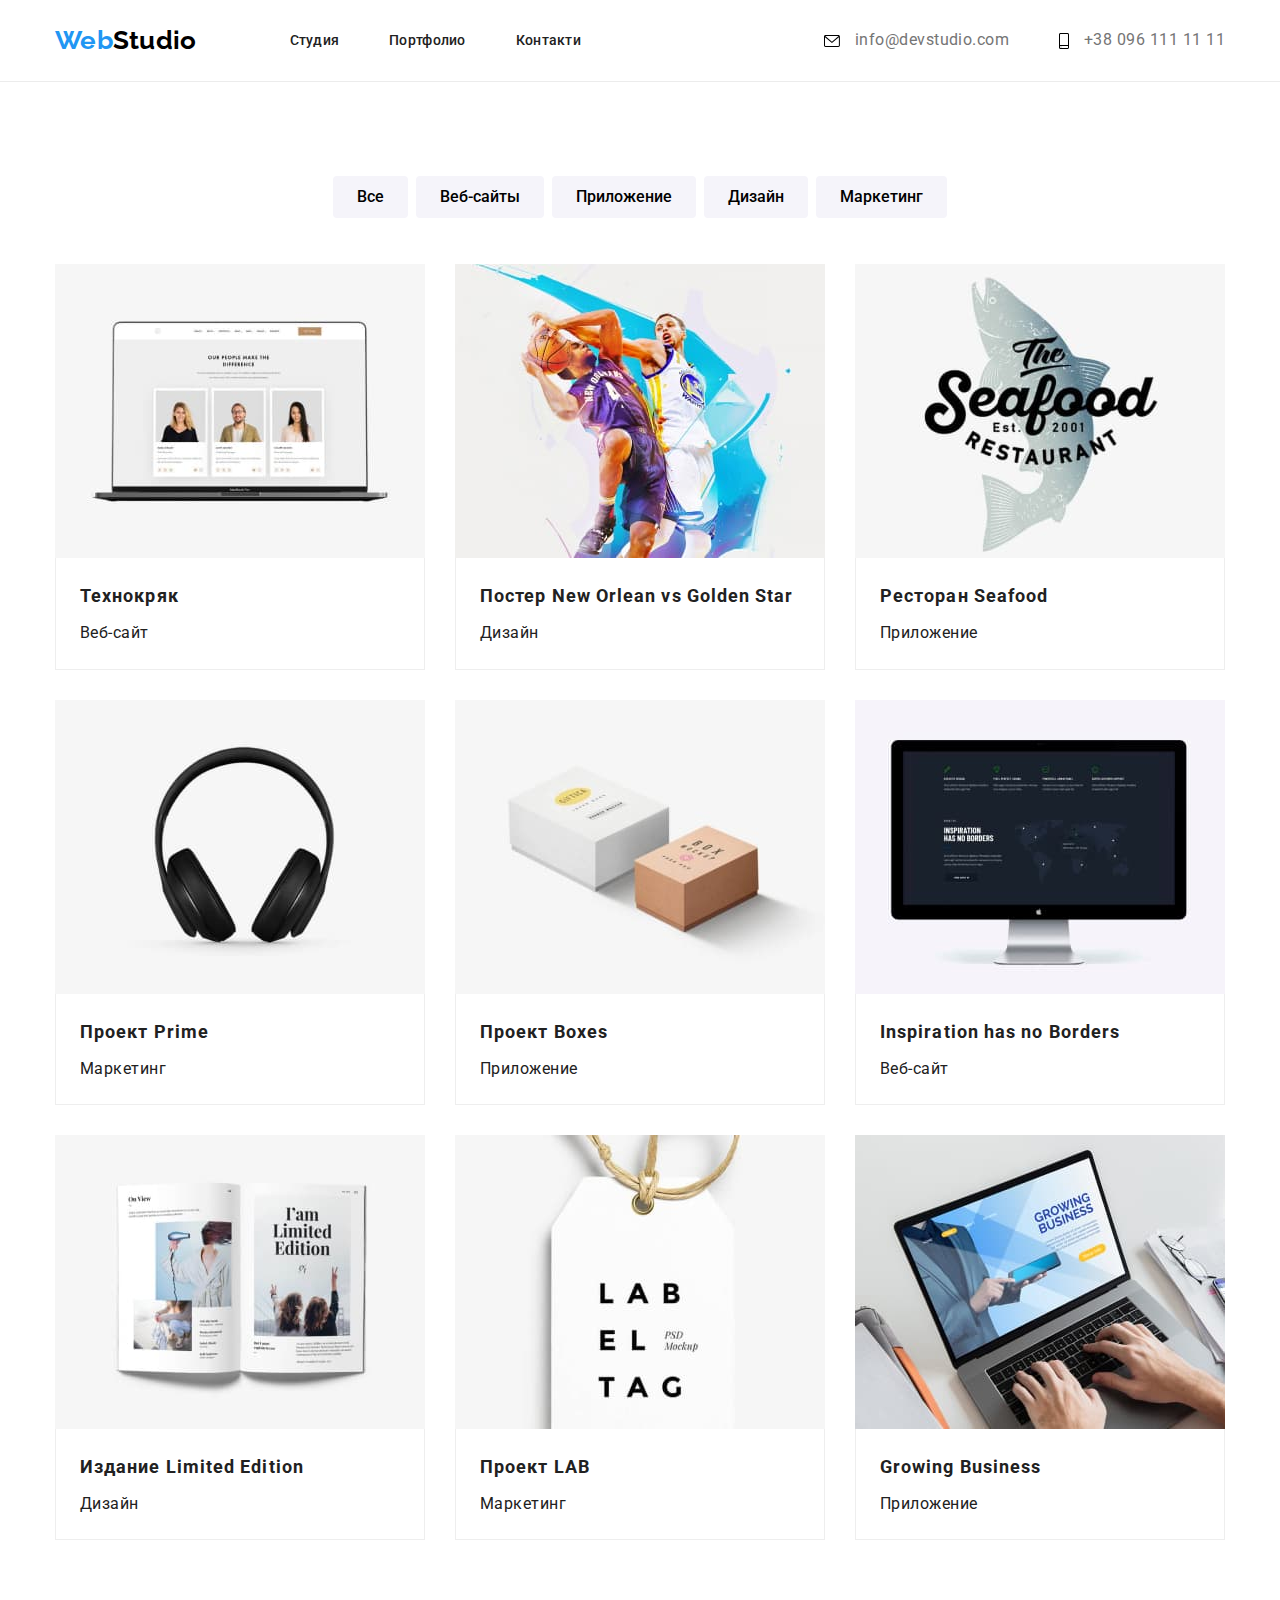
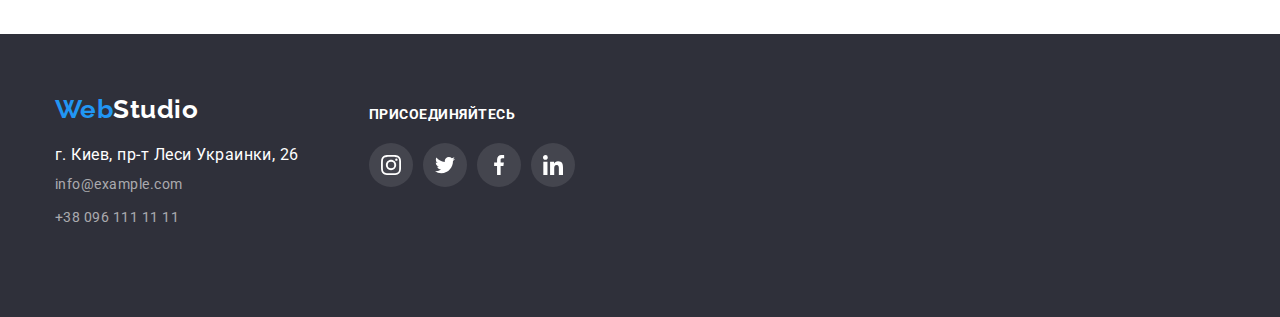
==== portfolio.html @ dc42222f "what we do" ====
<!DOCTYPE html>
<html lang="ru">
<head>
    <meta charset="UTF-8">
    <meta http-equiv="X-UA-Compatible" content="IE=edge">
    <meta name="viewport" content="width=device-width, initial-scale=1.0">
    <title>Портфолио</title>
    <link href="https://fonts.googleapis.com/css2?family=Raleway:wght@700&family=Roboto:wght@400;500;700;900&display=swap" rel="stylesheet">
    <link rel="stylesheet" href="https://cdnjs.cloudflare.com/ajax/libs/modern-normalize/0.6.0/modern-normalize.min.css" />
    <link rel="stylesheet" href="./css/styles.css"/>
</head>
<body>
    <header>
        <div class="container nav">
        <nav>
            <a class="logo" lang="en" href="./index.html"><span>Web</span>Studio</a>
            <ul >
                <li> <a href="./index.html">Студия</a></li>
                <li> <a href="">Портфолио</a></li>
                <li> <a href="">Контакти</a></li>
            </ul>
        </nav>
    <ul class="pretitleColor">
        <li><a lang="en" href="mailto:info@devstudio.com">
                <svg class="iconNav" width="16" height="12">
                    <use href="./icons/symbol-defs.svg#icon-envelope"></use>
                </svg>
                info@devstudio.com</a></li>
        <li><a href="tel:+380961111111">
                <svg class="iconNav" width="10" height="16">
                    <use href="./icons/symbol-defs.svg#icon-smartphone"></use>
                </svg>
                +38 096 111 11 11</a></li>
    </ul>
        </div>
    </header>

    <main>
        <section class="container">
        <div class="portfolio">
        <h1 class="hidden">Контент страницы Community</h1>
        <h2 class="hidden">Фильтр</h2>
        <ul class="buttonList">
            <li> <button class="portfolioButton" type="button">Все</button> </li>
            <li> <button class="portfolioButton" type="button">Веб-сайты</button> </li>
            <li> <button class="portfolioButton" type="button">Приложение</button> </li>
            <li> <button class="portfolioButton" type="button">Дизайн</button> </li>
            <li> <button class="portfolioButton" type="button">Маркетинг</button> </li>
        </ul>
        <h2 class="hidden">Наши роботы</h2>
        <ul class="portfolioCardList">
            
            <li class="portfolioCard" > 
                <a href="">
                <img src="./images/tehnokryack.jpg" alt="Технокряк" width="370"> 
                <div class="border">
                <div class="portfolioCardDescription">
                <h3>Технокряк</h3>
                <p>Веб-сайт</p>
                </div>
                </div>
                </a>
            </li>
            
            <li class="portfolioCard" >
                <a href="">
                <img src="./images/poster.jpg" alt="Постер" width="370">
                <div class="border">
                <div class="portfolioCardDescription">
                <h3 lang="en">Постер New Orlean vs Golden Star</h3>
                <p>Дизайн</p>
                </div>
                </div>
                </a>
            </li>
            
            <li class="portfolioCard" >
                <a href="">
                <img src="./images/restaurant.jpg" alt="Ресторан" width="370">
                <div class="border">
                <div class="portfolioCardDescription">
                <h3 lang="en">Ресторан Seafood</h3>
                <p>Приложение</p>
                </div>
                </div>
                </a>
            </li>
            
            <li class="portfolioCard" >
                <a href="">
                <img src="./images/prime.jpg" alt="Прайм" width="370">
                <div class="border">
                <div class="portfolioCardDescription">
                <h3 lang="en">Проект Prime</h3>
                <p>Маркетинг</p>
                </div>
                </div>
                </a>
            </li>
            
            <li class="portfolioCard" >
                <a href="">
                <img src="./images/boxes.jpg" alt="Коробки" width="370">
                <div class="border">
                <div class="portfolioCardDescription">
                <h3 lang="en">Проект Boxes</h3>
                <p>Приложение</p>
                </div>
                </div>
                </a>
            </li>
            
            <li class="portfolioCard" >
                <a href="">
                <img src="./images/website2.jpg" alt="Второй веб-сайт" width="370">
                <div class="border">
                <div class="portfolioCardDescription">
                <h3 lang="en">Inspiration has no Borders</h3>
                <p>Веб-сайт</p>
                </div>
                </div>
                </a>
            </li>
            
            <li class="portfolioCard" >
                <a href="">
                <img src="./images/edition.jpg" alt="Издание" width="370">
                <div class="border">
                <div class="portfolioCardDescription">
                <h3 lang="en">Издание Limited Edition</h3>
                <p>Дизайн</p>
                </div>
                </div>
                </a>
            </li>
            
            <li class="portfolioCard" >
                <a href="">
                <img src="./images/lab.jpg" alt="Проект ЛАБ" width="370">
                <div class="border">
                <div class="portfolioCardDescription">
                <h3 lang="en">Проект LAB</h3>
                <p>Маркетинг</p>
                </div>
                </div>
                </a>
            </li>
            
            <li class="portfolioCard" >
                <a href="">
                <img src="./images/grbusiness.jpg" alt="Приложение Бизнес" width="370">
                <div class="border">
                <div class="portfolioCardDescription">
                <h3 lang="en">Growing Business</h3>
                <p>Приложение</p>
                </div>
                </div>
                </a>
            </li>
        </ul>
        </div>
        </section>
    </main>
    
    <footer>
        <div class="container">
            <div class="notFlex">
                <a class="logo" lang="en" href="./index.html"><span>Web</span>Studio</a>
                <address>
                    <p class="address">г. Киев, пр-т Леси Украинки, 26</p>
                    <a lang="en" href="mailto:info@devstudio.com">info@example.com</a>
                    <a href="tel:+380961111111">+38 096 111 11 11</a>
                </address>
            </div>
            <div class="flex">
                <p class="joinUs">присоединяйтесь</p>
                <ul class="socialNetworkIconsList">
                    <li>
                        <a href="">
                            <svg class="socialNetworkIcons" width="20" height="20">
                                <use href="./icons/symbol-defs.svg#icon-instagram-2"></use>
                            </svg>
                        </a>
                    </li>
                    <li>
                        <a href="">
                            <svg class="socialNetworkIcons" width="20" height="20">
                                <use href="./icons/symbol-defs.svg#icon-twitter-1"></use>
                            </svg>
                        </a>
                    </li>
                    <li>
                        <a href="">
                            <svg class="socialNetworkIcons" width="20" height="20">
                                <use href="./icons/symbol-defs.svg#icon-facebook-1"></use>
                            </svg>
                        </a>
                    </li>
                    <li>
                        <a href="">
                            <svg class="socialNetworkIcons" width="20" height="20">
                                <use href="./icons/symbol-defs.svg#icon-linkedin-1"></use>
                            </svg>
                        </a>
                    </li>
                </ul>
            </div>
            </div>
    </footer>
</body>
</html>
---- css/styles.css ----
:root {
  --main-color: #ffffff;
  --background-light-color: #f5f4fa;
  --background-dark-color: #2f303a;
  --accent-color: #2196f3;
  --text-color: #212121;
  --pretitle-text-color: #757575;
  --logo-color: #000000;
  --button-hover-color: #188ce8;
  --button-portfolio-color: #f5f4fa;
  --border-color: #ececec;
  --icons-color: #afb1b8;
}

*,
*::before,
*::after {
  box-sizing: border-box;
  margin: 0px;
  padding: 0px;
}

body {
  background-color: var(--main-color);
  color: var(--text-color);

  font-family: Roboto, sans-serif;
  font-style: normal;
  font-weight: 400;
  letter-spacing: 0.03em;
}

a {
  text-decoration: none;
  color: inherit;
  display: block;
}

ul {
  padding: 0;
  margin: 0;
  list-style: none;
}

.container {
  width: 1200px;
  padding-left: 15px;
  padding-right: 15px;
  margin-left: auto;
  margin-right: auto;
}
img {
  display: block;
  width: 100%;
}
/*HEADER*/
/* Logo */
.logo {
  font-family: Raleway, sans-serif;
  color: var(--logo-color);

  font-weight: 700;
  font-size: 26px;
  line-height: 1.2;

  display: block;
  margin-right: 93px;
}
span {
  color: var(--accent-color);
}
header {
  border-bottom: 1px solid var(--border-color);
}
nav {
  display: flex;
  align-items: center;
  font-weight: 500;
  font-size: 14px;
  line-height: 1.2;
  letter-spacing: 0.02em;
}

header > ul {
  align-items: center;
}
.pretitleColor {
  color: var(--pretitle-text-color);
}

header li:hover,
header li:focus {
  color: var(--accent-color);
}
.nav {
  display: flex;
  align-items: center;
}
header a {
  padding-top: 25px;
  padding-bottom: 25px;
}
header ul {
  display: flex;
  align-items: center;
  margin-left: auto;
}
header li + li {
  margin-left: 50px;
}
.iconNav {
  margin-right: 10px;
  vertical-align: middle;
}
header li:hover .iconNav,
header li:focus .iconNav {
  fill: var(--accent-color);
}
/*STUDIO HEADER*/
.hero {
  max-width: 1600px;
  background-image: linear-gradient(
      to right,
      rgba(0.18, 0.19, 0.23, 0.4),
      rgba(0.18, 0.19, 0.23, 0.4)
    ),
    url("../icons/Background.svg");
  background-repeat: no-repeat;
  margin: 0 auto;
  background-color: var(--background-dark-color);
  padding: 200px 0px;
  border: #000000 solid 1px;
  box-shadow: -1px 4px 7px 4px rgba(0, 0, 0, 0.25);
}

h1 {
  color: var(--main-color);

  max-width: 696px;
  margin: auto;
  text-align: center;
  margin-bottom: 30px;

  font-weight: 900;
  font-size: 44px;
  line-height: 1.4;
  letter-spacing: 0.06em;
  text-transform: uppercase;
}
.studioButton {
  color: var(--main-color);
  background-color: var(--accent-color);
  border-color: transparent;
  border-radius: 4px;
  cursor: pointer;

  font-weight: bold;
  font-size: 16px;
  line-height: 1.9;
  letter-spacing: 0.06em;

  display: block;
  margin: auto;
  padding: 6px 28px;
}
.studioButton:hover,
.studioButton:focus {
  background-color: var(--button-hover-color);
  border-color: transparent;
}

h2 {
  font-weight: bold;
  font-size: 36px;
  line-height: 1.2;
  text-align: center;
  margin-bottom: 50px;
}
.features {
  padding: 94px 0px;
}
.bcIconReatures {
  background-color: var(--background-light-color);
  padding: 25px 100px;
  margin-bottom: 30px;
}
.features h3 {
  font-weight: bold;
  font-size: 14px;
  line-height: 1.2;
  text-transform: uppercase;
  margin-bottom: 10px;
}
.features p {
  color: var(--pretitle-text-color);

  font-size: 14px;
  line-height: 1.7;
}
.features ul {
  display: flex;
}

.features li {
  flex-basis: calc((100% - 90px) / 4);
}
.features li:not(:nth-last-child(1)) {
  margin-right: 30px;
}
.whatWeDo {
  padding: 0px 0px 94px 0px;
}

.whatWeDo ul {
  display: flex;
}
.whatWeDo li {
  flex-basis: calc((100% - 60px) / 3);

  position: relative;
}
.whatWeDo li:not(:nth-last-child(1)) {
  margin-right: 30px;
}
.whatWeDo h3 {
  color: var(--main-color);
  text-transform: uppercase;
  font-size: 14px;
  line-height: 1.2;
  background-color: rgba(47, 48, 58, 0.8);
  padding: 27px 0px;
  text-align: center;

  position: absolute;
  bottom: 0px;
  width: 100%;
}
.ourTeam {
  background-color: var(--button-portfolio-color);
  font-size: 16px;
  line-height: 1.2;

  padding-top: 94px;
  padding-left: 0px;
  padding-right: 0px;
  padding-bottom: 94px;
}
.teamPhotos {
  background-color: var(--main-color);

  width: 270px;
  text-align: center;
  box-shadow: 0px 3px 1px -1px rgba(0, 0, 0, 0.14),
    0.5px 3px 3px 0.5px rgba(0, 0, 0, 0.12),
    -0.5px 3px 3px 0.5px rgba(0, 0, 0, 0.06);
  border-bottom-left-radius: 4px;
  border-bottom-right-radius: 4px;
}
.ourTeam h3 {
  margin-top: 30px;
}
.teamPhotosDescription {
  max-width: 200px;
  margin: 30px;
}

.ourTeam p {
  color: var(--pretitle-text-color);

  margin-top: 10px;
  margin-bottom: 16px;
}
.ourTeam ul {
  display: flex;
}
.ourTeam li {
  display: inline-block;
  flex-basis: calc((100%-90px) / 4);
}
.ourTeam li:not(:nth-last-child(1)) {
  margin-right: 30px;
}
.socialNetworkIconsList a {
  width: 44px;
  height: 44px;
  padding: 12px;
  fill: var(--icons-color);
}
.socialNetworkIconsList {
  display: flex;
  flex-basis: 206px;
  margin-bottom: 30px;
  fill: var(--icons-color);
}
.socialNetworkIconsList li:not(:nth-last-child(1)) {
  margin-right: 10px;
}
.socialNetworkIconsList a:hover,
.socialNetworkIconsList a:focus {
  fill: var(--main-color);
  background-color: var(--accent-color);
  border-radius: 50px;
}
.custumer {
  padding: 94px 0px;
}
.custumerList {
  display: flex;
  margin-top: 50px;
}
.custumer a {
  padding: 16px 32px;
  fill: var(--icons-color);
  border: var(--icons-color) solid 1px;
  border-radius: 5px;
}
.custumer li:not(:nth-last-child(1)) {
  margin-right: 30px;
}
.custumerList a:hover,
.custumerList a:focus {
  fill: var(--accent-color);
  border: var(--accent-color) solid 1px;
  border-radius: 5px;
}
/*STUDIO HEADER*/
/*FOOTER*/
footer {
  color: rgba(255, 255, 255, 0.6);
  background-color: var(--background-dark-color);
  display: block;
}
.notFlex {
  margin: 60px 0px;
}
footer .logo {
  color: var(--main-color);
  margin-bottom: 20px;
}
.address {
  color: var(--main-color);
  font-style: normal;
  margin: 0px;
}

address a {
  font-style: normal;
  font-size: 14px;
  line-height: 1.7;

  margin-top: 9px;
}
address a:hover,
address a:focus {
  color: var(--accent-color);
}
footer .container {
  display: flex;
}
.flex {
  margin: 72px auto 100px 70px;
}
.flex p {
  text-transform: uppercase;
  color: var(--main-color);

  font-weight: bold;
  font-size: 14px;
  line-height: 1.2;

  margin-bottom: 20px;
}
.flex a {
  background-color: rgba(255, 255, 255, 0.1);
  border-radius: 50px;
  fill: var(--main-color);
}

/*FOOTER*/
/*PORTFOLIO*/
.portfolio {
  padding-top: 94px;
  padding-bottom: 94px;
  padding-right: 0px;
  padding-left: 0px;
}
.hidden {
  position: absolute;
  width: 1px;
  height: 1px;
  margin: -1px;
  border: 0;
  padding: 0;

  white-space: nowrap;
  clip-path: inset(100%);
  clip: rect(0 0 0 0);
  overflow: hidden;
}
.portfolioButton {
  background-color: var(--button-portfolio-color);
  border-radius: 4px;
  border-color: transparent;
  font-weight: 500;
  font-size: 16px;
  line-height: 1.6;
  cursor: pointer;

  display: block;
  padding: 6px 22px;
  flex-basis: calc((100%-32) / 5);
}
.buttonList li:not(:nth-last-child(1)) {
  margin-right: 8px;
}
.buttonList {
  display: flex;
  height: 54px;
  width: 614px;
  margin: 0px auto 34px auto;
}
.portfolioButton:hover,
.portfolioButton:focus {
  background-color: var(--accent-color);
  border-color: transparent;
  color: var(--main-color);
  box-shadow: 0px 5px 1.5px -1.5px rgba(0, 0, 0, 0.14);
}

.portfolioCard {
  background: var(--main-color);

  box-sizing: border-box;
  width: 370px;
}
.portfolioCard:hover {
  box-shadow: 0px 3px 1px -1px rgba(0, 0, 0, 0.14),
    0.5px 3px 3px 0.5px rgba(0, 0, 0, 0.12),
    -0.5px 3px 3px 0.5px rgba(0, 0, 0, 0.06);
}
.portfolioCardList li:not(:nth-last-child(3n)) {
  margin-left: 30px;
}
.portfolioCardList li:not(:nth-last-child(-n + 3)) {
  margin-bottom: 30px;
}
.portfolioCardDescription {
  margin: 0px 24px 20px 24px;
  max-width: 322px;
}
.border {
  padding-top: 20px;
  border-left: 1px solid #eeeeee;
  border-bottom: 1px solid #eeeeee;
  border-right: 1px solid #eeeeee;
}
.portfolioCard h3 {
  font-size: 18px;
  line-height: 2;
  letter-spacing: 0.06em;
}
.portfolioCard p {
  font-size: 16px;
  line-height: 1.9;
  margin-top: 4px;
}
.portfolioCardList {
  display: flex;
  flex-wrap: wrap;
}
/*PORTFOLIO*/
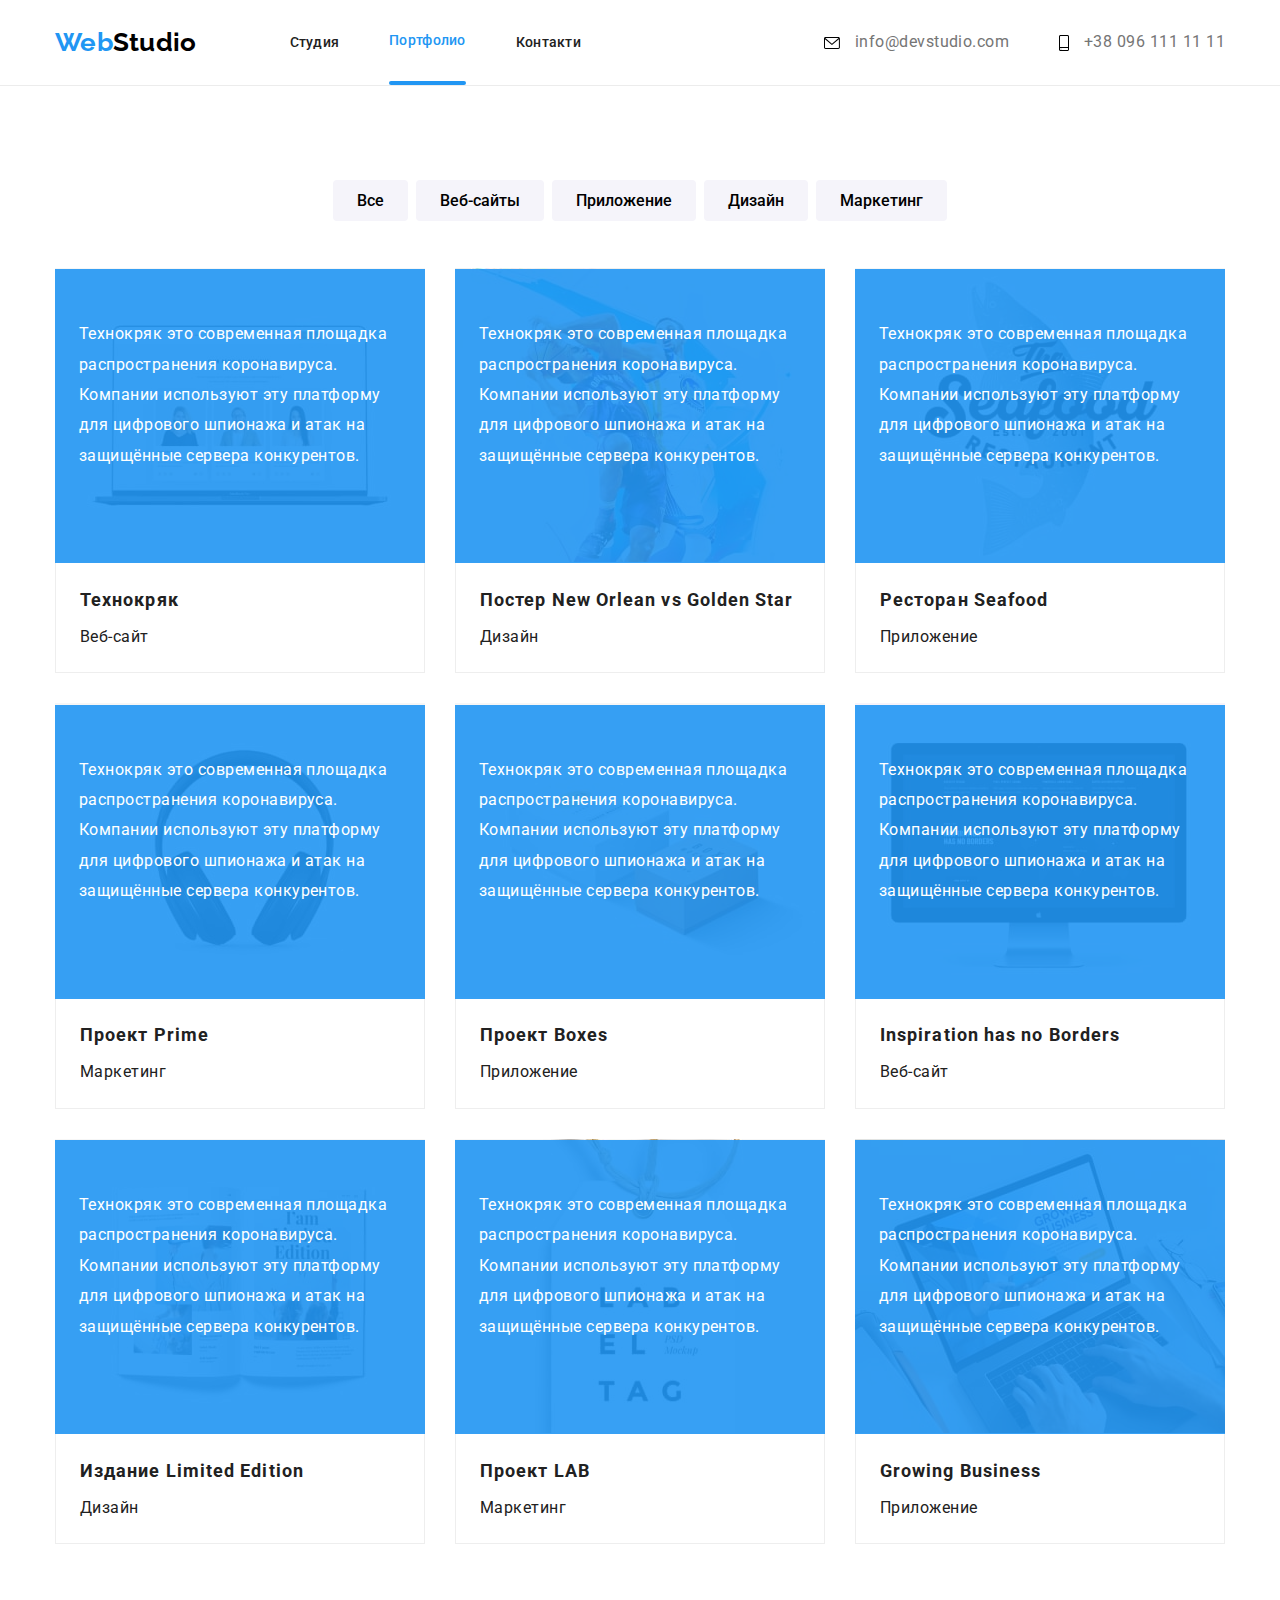
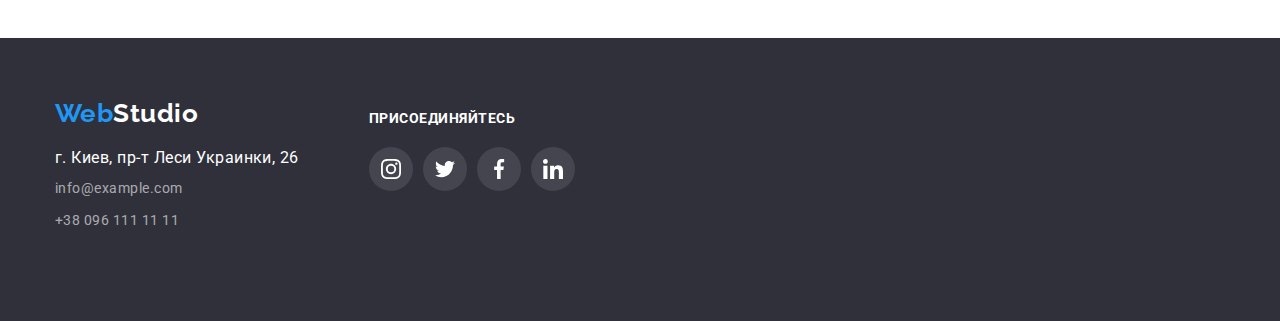
==== commit 20994ef8: "div for portfolio" ====
--- a/portfolio.html
+++ b/portfolio.html
@@ -15,9 +15,9 @@
         <nav>
             <a class="logo" lang="en" href="./index.html"><span>Web</span>Studio</a>
             <ul >
-                <li> <a href="./index.html">Студия</a></li>
-                <li> <a href="">Портфолио</a></li>
-                <li> <a href="">Контакти</a></li>
+                <li> <a class="forPadding" href="./index.html">Студия</a></li>
+                <li class="activePage"> <a class="forPadding" href="">Портфолио</a></li>
+                <li> <a class="forPadding" href="">Контакти</a></li>
             </ul>
         </nav>
     <ul class="pretitleColor">
@@ -52,7 +52,11 @@
             
             <li class="portfolioCard" > 
                 <a href="">
+                    <div class="textOnImg">
                 <img src="./images/tehnokryack.jpg" alt="Технокряк" width="370"> 
+                <p class="animationText">Технокряк это современная площадка распространения коронавируса. Компании используют эту платформу для цифрового
+                шпионажа и атак на защищённые сервера конкурентов.</p>
+                </div>
                 <div class="border">
                 <div class="portfolioCardDescription">
                 <h3>Технокряк</h3>
@@ -64,7 +68,11 @@
             
             <li class="portfolioCard" >
                 <a href="">
+                    <div class="textOnImg">
                 <img src="./images/poster.jpg" alt="Постер" width="370">
+                  <p class="animationText">Технокряк это современная площадка распространения коронавируса. Компании используют эту платформу для цифрового
+                шпионажа и атак на защищённые сервера конкурентов.</p>
+                </div>
                 <div class="border">
                 <div class="portfolioCardDescription">
                 <h3 lang="en">Постер New Orlean vs Golden Star</h3>
@@ -76,7 +84,11 @@
             
             <li class="portfolioCard" >
                 <a href="">
+                    <div class="textOnImg">
                 <img src="./images/restaurant.jpg" alt="Ресторан" width="370">
+                  <p class="animationText">Технокряк это современная площадка распространения коронавируса. Компании используют эту платформу для цифрового
+                шпионажа и атак на защищённые сервера конкурентов.</p>
+                </div>
                 <div class="border">
                 <div class="portfolioCardDescription">
                 <h3 lang="en">Ресторан Seafood</h3>
@@ -88,7 +100,11 @@
             
             <li class="portfolioCard" >
                 <a href="">
+                    <div class="textOnImg">
                 <img src="./images/prime.jpg" alt="Прайм" width="370">
+                  <p class="animationText">Технокряк это современная площадка распространения коронавируса. Компании используют эту платформу для цифрового
+                шпионажа и атак на защищённые сервера конкурентов.</p>
+                </div>
                 <div class="border">
                 <div class="portfolioCardDescription">
                 <h3 lang="en">Проект Prime</h3>
@@ -100,7 +116,11 @@
             
             <li class="portfolioCard" >
                 <a href="">
+                    <div class="textOnImg">
                 <img src="./images/boxes.jpg" alt="Коробки" width="370">
+                  <p class="animationText">Технокряк это современная площадка распространения коронавируса. Компании используют эту платформу для цифрового
+                шпионажа и атак на защищённые сервера конкурентов.</p>
+                </div>
                 <div class="border">
                 <div class="portfolioCardDescription">
                 <h3 lang="en">Проект Boxes</h3>
@@ -112,7 +132,11 @@
             
             <li class="portfolioCard" >
                 <a href="">
+                    <div class="textOnImg">
                 <img src="./images/website2.jpg" alt="Второй веб-сайт" width="370">
+                  <p class="animationText">Технокряк это современная площадка распространения коронавируса. Компании используют эту платформу для цифрового
+                шпионажа и атак на защищённые сервера конкурентов.</p>
+                </div>
                 <div class="border">
                 <div class="portfolioCardDescription">
                 <h3 lang="en">Inspiration has no Borders</h3>
@@ -124,7 +148,11 @@
             
             <li class="portfolioCard" >
                 <a href="">
+                    <div class="textOnImg">
                 <img src="./images/edition.jpg" alt="Издание" width="370">
+                  <p class="animationText">Технокряк это современная площадка распространения коронавируса. Компании используют эту платформу для цифрового
+                шпионажа и атак на защищённые сервера конкурентов.</p>
+                </div>
                 <div class="border">
                 <div class="portfolioCardDescription">
                 <h3 lang="en">Издание Limited Edition</h3>
@@ -136,7 +164,11 @@
             
             <li class="portfolioCard" >
                 <a href="">
+                    <div class="textOnImg">
                 <img src="./images/lab.jpg" alt="Проект ЛАБ" width="370">
+                  <p class="animationText">Технокряк это современная площадка распространения коронавируса. Компании используют эту платформу для цифрового
+                шпионажа и атак на защищённые сервера конкурентов.</p>
+                </div>
                 <div class="border">
                 <div class="portfolioCardDescription">
                 <h3 lang="en">Проект LAB</h3>
@@ -148,7 +180,11 @@
             
             <li class="portfolioCard" >
                 <a href="">
+                    <div class="textOnImg">
                 <img src="./images/grbusiness.jpg" alt="Приложение Бизнес" width="370">
+                  <p class="animationText">Технокряк это современная площадка распространения коронавируса. Компании используют эту платформу для цифрового
+                шпионажа и атак на защищённые сервера конкурентов.</p>
+                </div>
                 <div class="border">
                 <div class="portfolioCardDescription">
                 <h3 lang="en">Growing Business</h3>
--- a/css/styles.css
+++ b/css/styles.css
@@ -96,10 +96,7 @@
   display: flex;
   align-items: center;
 }
-header a {
-  padding-top: 25px;
-  padding-bottom: 25px;
-}
+
 header ul {
   display: flex;
   align-items: center;
@@ -116,7 +113,22 @@
 header li:focus .iconNav {
   fill: var(--accent-color);
 }
-/*STUDIO HEADER*/
+.forPadding {
+  padding: 32px 0px;
+}
+.activePage {
+  color: var(--accent-color);
+}
+.activePage::after {
+  content: "";
+  display: block;
+  width: 100%;
+  height: 4px;
+  background-color: var(--accent-color);
+  border-radius: 50px;
+}
+/* Logo */
+/*Hero*/
 .hero {
   max-width: 1600px;
   background-image: linear-gradient(
@@ -168,7 +180,44 @@
   background-color: var(--button-hover-color);
   border-color: transparent;
 }
-
+.backdrop {
+  position: fixed;
+  top: 0px;
+  left: 0px;
+  width: 100%;
+  height: 100%;
+  background-color: rgba(0, 0, 0, 0.1);
+}
+.buttonModal {
+  width: 30px;
+  height: 30px;
+  margin: 0px 0px 0px auto;
+  display: block;
+
+  border-radius: 50px;
+  border-color: rgba(0, 0, 0, 0.1);
+  background-color: var(--main-color);
+
+  background-image: url(../icons/vector.svg);
+  background-repeat: no-repeat;
+  background-position: center;
+}
+.modal {
+  position: absolute;
+  background-color: var(--main-color);
+  top: 50%;
+  left: 50%;
+  transform: translate(-50%, -50%);
+  min-width: 528px;
+  min-height: 581px;
+  padding: 8px 8px;
+}
+.is-hidden {
+  opacity: 0;
+  pointer-events: none;
+}
+/*Hero*/
+/*Features*/
 h2 {
   font-weight: bold;
   font-size: 36px;
@@ -207,6 +256,8 @@
 .features li:not(:nth-last-child(1)) {
   margin-right: 30px;
 }
+/*Features*/
+/*What we do*/
 .whatWeDo {
   padding: 0px 0px 94px 0px;
 }
@@ -235,6 +286,8 @@
   bottom: 0px;
   width: 100%;
 }
+/*What we do*/
+/*Our team*/
 .ourTeam {
   background-color: var(--button-portfolio-color);
   font-size: 16px;
@@ -301,6 +354,8 @@
   background-color: var(--accent-color);
   border-radius: 50px;
 }
+/*Our team*/
+/*Custumer*/
 .custumer {
   padding: 94px 0px;
 }
@@ -323,7 +378,7 @@
   border: var(--accent-color) solid 1px;
   border-radius: 5px;
 }
-/*STUDIO HEADER*/
+/*Custumer*/
 /*FOOTER*/
 footer {
   color: rgba(255, 255, 255, 0.6);
@@ -432,6 +487,8 @@
 
   box-sizing: border-box;
   width: 370px;
+
+  position: relative;
 }
 .portfolioCard:hover {
   box-shadow: 0px 3px 1px -1px rgba(0, 0, 0, 0.14),
@@ -468,4 +525,17 @@
   display: flex;
   flex-wrap: wrap;
 }
+
+.animationText {
+  color: var(--main-color);
+  font-size: 18px;
+  line-height: 1.5;
+  background-color: rgba(33, 150, 243, 0.9);
+  padding: 50px 24px;
+
+  position: absolute;
+  bottom: 110px;
+  width: 100%;
+  height: 294px;
+}
 /*PORTFOLIO*/
